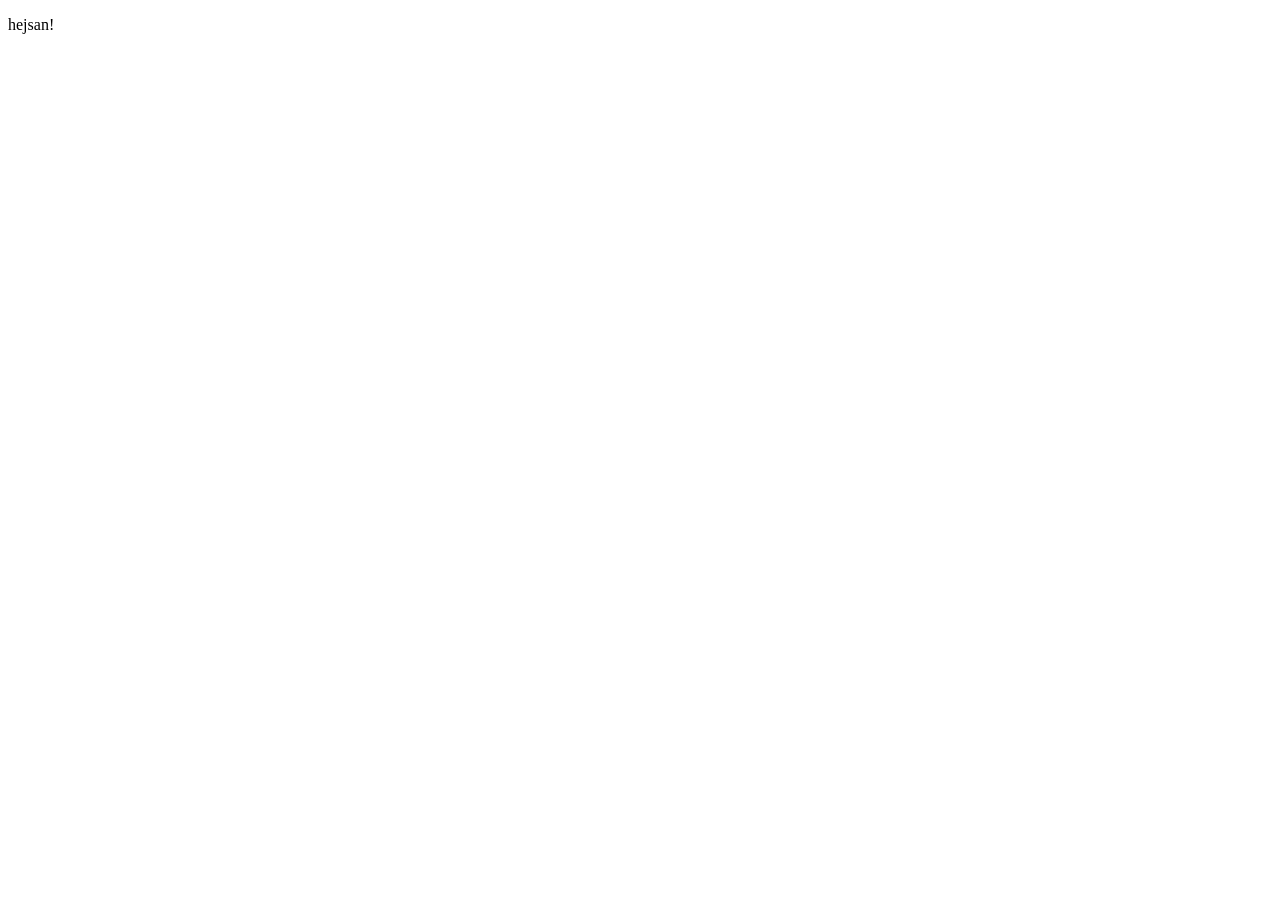
==== index.html @ da423951 "test test" ====
<!DOCTYPE html>
<html lang="en">
<head>
    <meta charset="UTF-8">
    <meta name="viewport" content="width=device-width, initial-scale=1.0">
    <title>Document</title>
</head>
<body>
    <p>hejsan!</p>
</body>
</html>
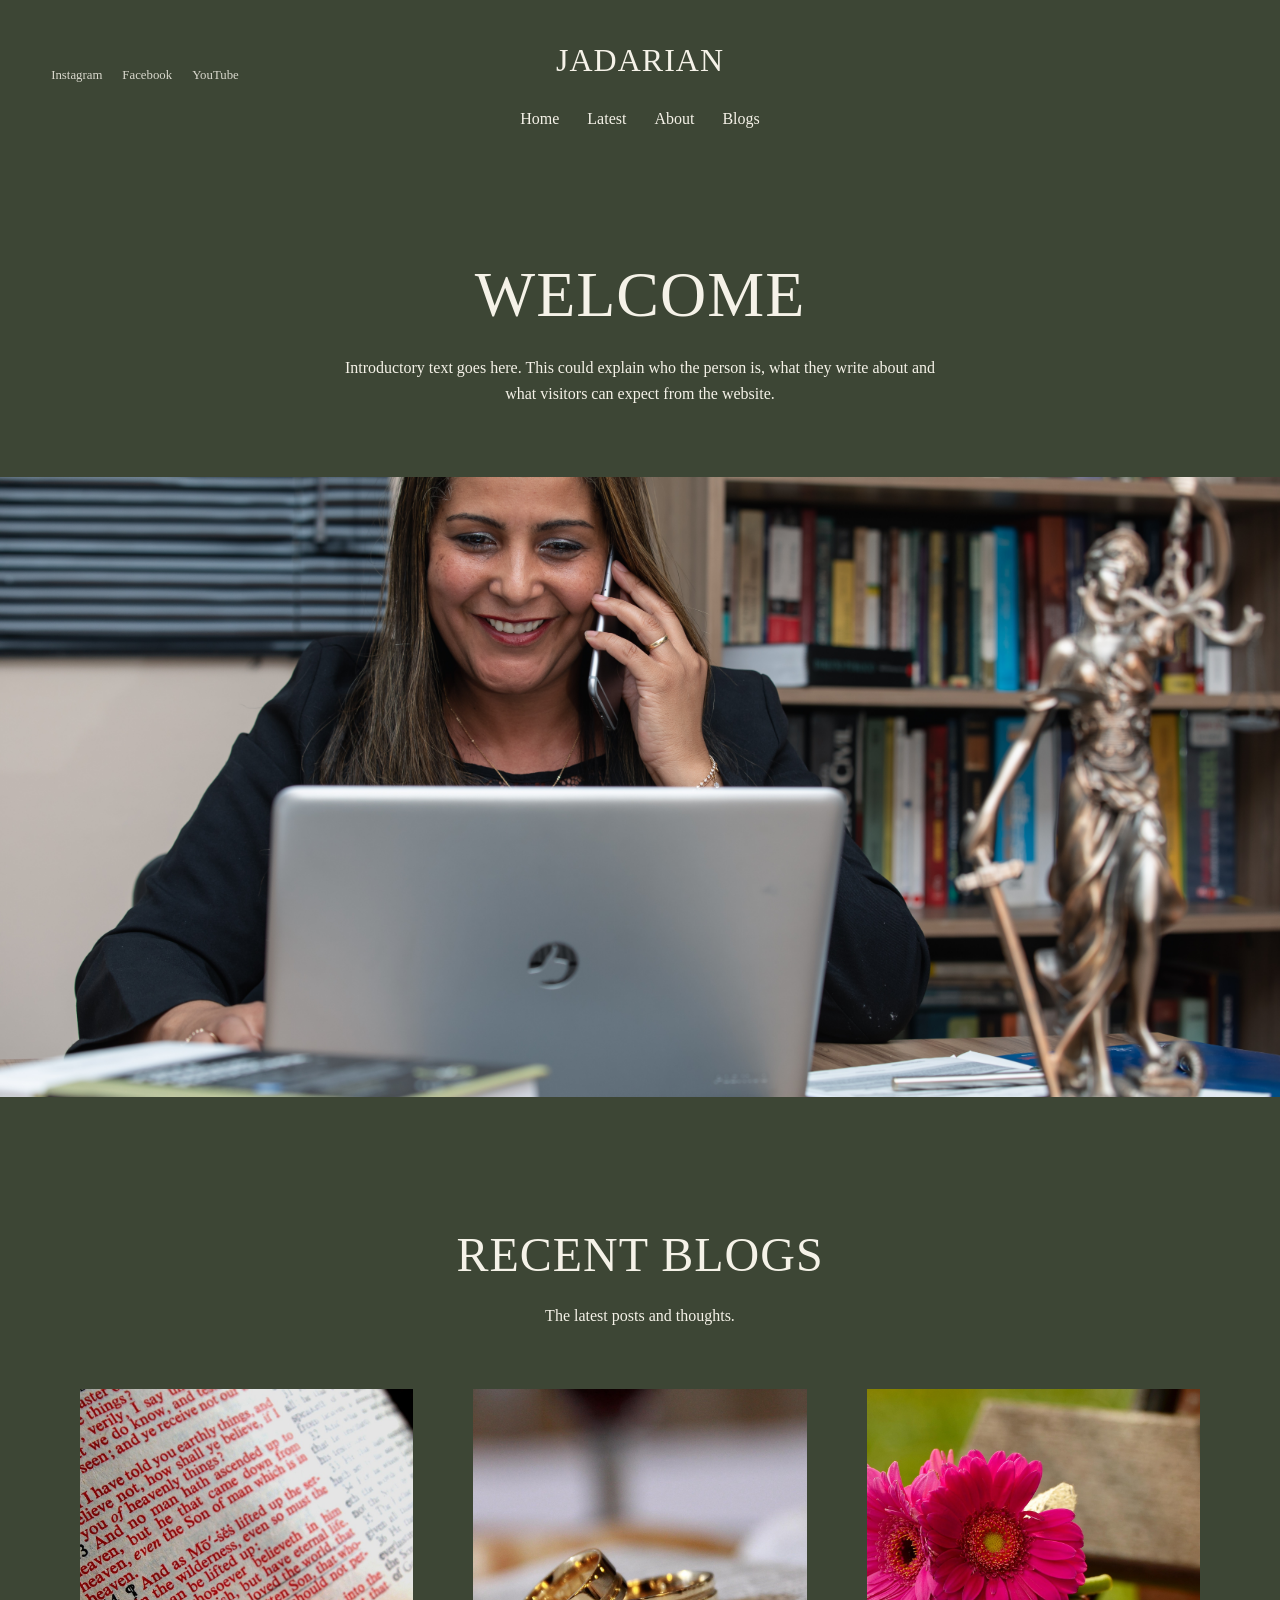
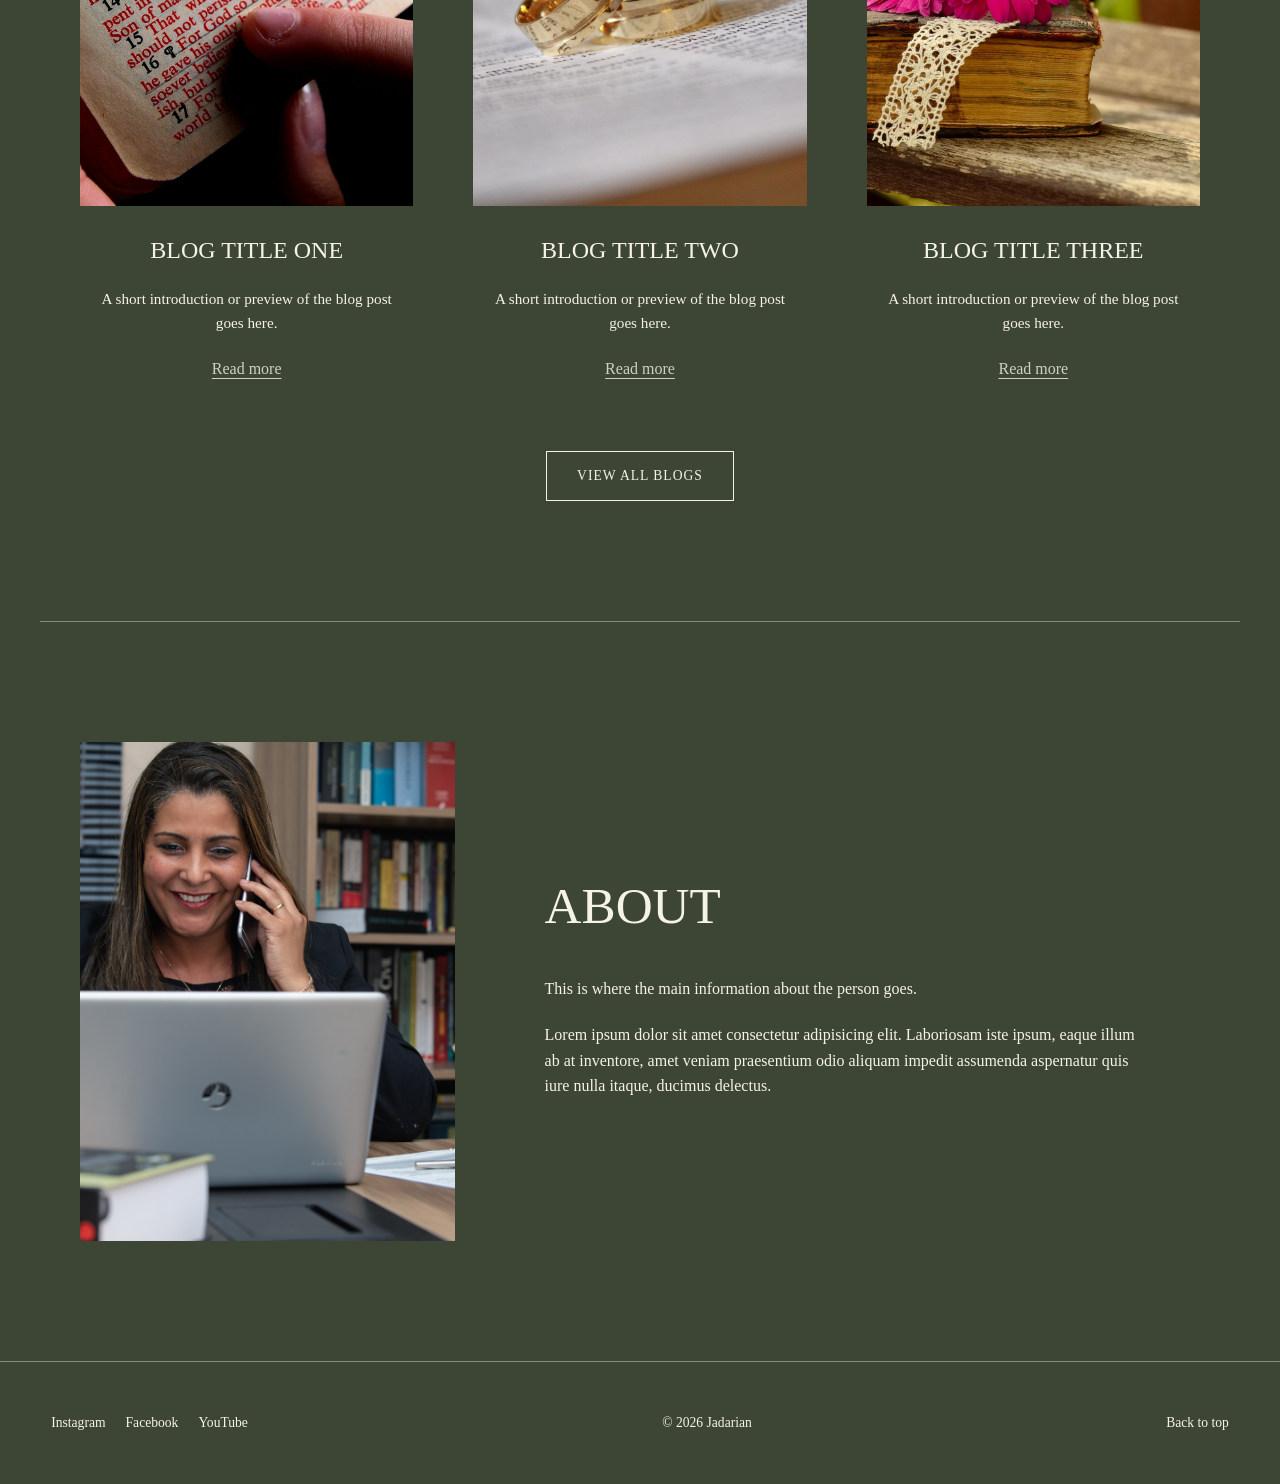
==== commit ca693723: "layout-test-1 this layout introduces the first idea of how the website can look like. The strucutre " ====
--- a/index.html
+++ b/index.html
@@ -1,11 +1,296 @@
 <!DOCTYPE html>
 <html lang="en">
+
 <head>
     <meta charset="UTF-8">
+
     <meta name="viewport" content="width=device-width, initial-scale=1.0">
-    <title>Document</title>
+
+    <meta
+        name="description"
+        content="Personal website and blog."
+    >
+
+    <title>Jadarian</title>
+    <link rel="preconnect" href="https://fonts.googleapis.com">
+<link rel="preconnect" href="https://fonts.gstatic.com" crossorigin>
+<link href="https://fonts.googleapis.com/css2?family=Bebas+Neue&family=Cormorant+Garamond:ital,wght@0,300..700;1,300..700&display=swap" rel="stylesheet">
+
+    <!-- CSS -->
+    <link rel="stylesheet" href="style.css">
 </head>
+
+
 <body>
-    <p>hejsan!</p>
+
+    <!-- ==================================================
+                         HEADER
+    =================================================== -->
+
+    <header class="site-header" id="home">
+
+        <!-- Social media links -->
+        <div class="social-links">
+            <a href="https://www.instagram.com/dayanajadarian/" target="_blank">Instagram</a>
+            <a href="https://www.facebook.com/dayanajadarian" target="_blank">Facebook</a>
+            <a href="https://www.youtube.com/" target="_blank">YouTube</a>
+        </div>
+
+
+        <!-- Website title -->
+        <div class="site-title">
+            <h1>Jadarian</h1>
+        </div>
+
+
+        <!-- Main navigation -->
+        <nav class="main-navigation" aria-label="Main navigation">
+
+            <a href="#home">Home</a>
+
+            <a href="#latest">Latest</a>
+
+            <a href="#about">About</a>
+
+            <!-- This link opens the second page -->
+            <a href="blogs.html">Blogs</a>
+
+        </nav>
+
+    </header>
+
+
+
+    <!-- ==================================================
+                          MAIN
+    =================================================== -->
+
+    <main>
+
+
+        <!-- ==================================================
+                          HERO / INTRO
+        =================================================== -->
+
+        <section class="hero">
+
+            <div class="hero-text">
+
+                <h2>Welcome</h2>
+
+                <p>
+                    Introductory text goes here.
+                    This could explain who the person is,
+                    what they write about and what visitors
+                    can expect from the website.
+                </p>
+
+            </div>
+
+
+            <div class="hero-image">
+
+                <img
+                    src="img/lawyerwoman.jpg"
+                    alt="Main introduction image"
+                >
+
+            </div>
+
+        </section>
+
+
+
+        <!-- ==================================================
+                         LATEST BLOGS
+        =================================================== -->
+
+        <section class="latest-blogs" id="latest">
+
+            <header class="section-header">
+
+                <h2>Recent Blogs</h2>
+
+                <p>
+                    The latest posts and thoughts.
+                </p>
+
+            </header>
+
+
+            <div class="blog-preview-container">
+
+
+                <!-- Blog preview 1 -->
+
+                <article class="blog-preview">
+
+                    <img
+                        src="img/redtext_bible.jpg"
+                        alt="Image for blog post one"
+                    >
+
+                    <h3>Blog Title One</h3>
+
+                    <p>
+                        A short introduction or preview
+                        of the blog post goes here.
+                    </p>
+
+                    <a href="blogs.html#blog-1">
+                        Read more
+                    </a>
+
+                </article>
+
+
+
+                <!-- Blog preview 2 -->
+
+                <article class="blog-preview">
+
+                    <img
+                        src="img/ring_bible.jpg"
+                        alt="Image for blog post two"
+                    >
+
+                    <h3>Blog Title Two</h3>
+
+                    <p>
+                        A short introduction or preview
+                        of the blog post goes here.
+                    </p>
+
+                    <a href="blogs.html#blog-2">
+                        Read more
+                    </a>
+
+                </article>
+
+
+
+                <!-- Blog preview 3 -->
+
+                <article class="blog-preview">
+
+                    <img
+                        src="img/flower_bible.jpg"
+                        alt="Image for blog post three"
+                    >
+
+                    <h3>Blog Title Three</h3>
+
+                    <p>
+                        A short introduction or preview
+                        of the blog post goes here.
+                    </p>
+
+                    <a href="blogs.html#blog-3">
+                        Read more
+                    </a>
+
+                </article>
+
+            </div>
+
+
+            <!-- Link to all blogs -->
+
+            <div class="all-blogs-link">
+
+                <a href="blogs.html">
+                    View all blogs
+                </a>
+
+            </div>
+
+        </section>
+
+
+
+        <!-- ==================================================
+                            ABOUT
+        =================================================== -->
+
+        <section class="about" id="about">
+
+
+            <!-- Person image -->
+
+            <div class="about-image">
+
+                <img
+                    src="img/lawyerwoman.jpg"
+                    alt="Portrait of the author"
+                >
+
+            </div>
+
+
+            <!-- About text -->
+
+            <div class="about-text">
+
+                <h2>About</h2>
+
+                <p>
+                    This is where the main information
+                    about the person goes.
+                </p>
+
+                <p>
+               Lorem ipsum dolor sit amet consectetur adipisicing elit. Laboriosam iste ipsum, eaque illum ab at inventore, amet veniam praesentium odio aliquam impedit assumenda aspernatur quis iure nulla itaque, ducimus delectus.
+                </p>
+
+            </div>
+
+        </section>
+
+
+    </main>
+
+
+
+    <!-- ==================================================
+                         FOOTER
+    =================================================== -->
+
+    <footer class="site-footer">
+
+
+        <div class="footer-socials">
+
+            <a href="#" target="_blank">Instagram</a>
+
+            <a href="#" target="_blank">Facebook</a>
+
+            <a href="#" target="_blank">YouTube</a>
+
+        </div>
+
+
+        <p>
+            &copy; 2026 Jadarian
+        </p>
+
+
+        <!-- Back to top -->
+
+        <a href="#home">
+            Back to top
+        </a>
+
+
+    </footer>
+
+
+
+    <!-- ==================================================
+                         JAVASCRIPT
+    =================================================== -->
+
+    <script src="script.js"></script>
+
 </body>
+
 </html>
--- a/style.css
+++ b/style.css
@@ -0,0 +1,548 @@
+/* =========================================================
+   GLOBAL / RESET
+========================================================= */
+
+* {
+    margin: 0;
+    padding: 0;
+    box-sizing: border-box;
+}
+
+html {
+    scroll-behavior: smooth;
+}
+
+body {
+    background-color: #3d4635;
+    color: #f5f2e8;
+
+    line-height: 1.6;
+}
+
+.bebas-neue-regular {
+  font-family: "Bebas Neue", sans-serif;
+  font-weight: 400;
+  font-style: normal;
+}
+
+
+/* Makes images behave nicely */
+img {
+    display: block;
+    width: 100%;
+}
+
+
+/* Default links */
+a {
+    color: inherit;
+    text-decoration: none;
+}
+
+
+/* =========================================================
+   HEADER
+========================================================= */
+
+.site-header {
+    position: relative;
+
+    min-height: 170px;
+
+    padding: 35px 4%;
+
+    display: flex;
+    flex-direction: column;
+    align-items: center;
+
+    background-color: #3d4635;
+}
+
+
+/* =========================================================
+   WEBSITE TITLE
+========================================================= */
+
+.site-title h1 {
+
+
+    font-size: 2rem;
+    font-weight: 300;
+
+    letter-spacing: 1px;
+
+    text-transform: uppercase;
+}
+
+
+/* =========================================================
+   NAVIGATION
+========================================================= */
+
+.main-navigation {
+    display: flex;
+    gap: 28px;
+
+    margin-top: 20px;
+}
+
+.main-navigation a {
+    font-size: 1rem;
+
+    transition:
+        opacity 0.2s ease,
+        transform 0.2s ease;
+}
+
+.main-navigation a:hover {
+    opacity: 0.65;
+    transform: translateY(-2px);
+}
+
+
+/* =========================================================
+   SOCIAL LINKS
+========================================================= */
+
+.social-links {
+    position: absolute;
+
+    left: 4%;
+    top: 65px;
+
+    display: flex;
+    gap: 20px;
+
+
+    font-size: 0.8rem;
+}
+
+.social-links a {
+    opacity: 0.85;
+}
+
+.social-links a:hover {
+    opacity: 0.5;
+}
+
+
+/* =========================================================
+   MAIN
+========================================================= */
+
+main {
+    width: 100%;
+}
+
+
+/* =========================================================
+   HERO SECTION
+========================================================= */
+
+.hero {
+    text-align: center;
+
+    padding-top: 70px;
+}
+
+
+/* Text above image */
+.hero-text {
+    max-width: 800px;
+
+    margin: 0 auto;
+
+    padding: 20px 30px 70px;
+}
+
+.hero-text h2 {
+
+
+    font-size: clamp(2.2rem, 5vw, 4rem);
+
+    font-weight: 300;
+
+    line-height: 1.1;
+
+    letter-spacing: 1px;
+
+    text-transform: uppercase;
+
+    margin-bottom: 25px;
+}
+
+.hero-text p {
+    max-width: 600px;
+
+    margin: 0 auto;
+
+    font-size: 1rem;
+}
+
+
+/* =========================================================
+   HERO IMAGE
+========================================================= */
+
+.hero-image {
+    width: 100%;
+    height: 620px;
+
+    overflow: hidden;
+}
+
+.hero-image img {
+    width: 100%;
+    height: 100%;
+
+    object-fit: cover;
+
+    object-position: center;
+}
+
+
+/* =========================================================
+   SECTION HEADINGS
+========================================================= */
+
+.section-header {
+    text-align: center;
+
+    margin-bottom: 60px;
+}
+
+.section-header h2 {
+
+
+    font-size: clamp(2rem, 4vw, 3rem);
+
+    font-weight: 300;
+
+    text-transform: uppercase;
+
+    letter-spacing: 1px;
+
+    margin-bottom: 10px;
+}
+
+.section-header p {
+    font-size: 1rem;
+}
+
+
+/* =========================================================
+   LATEST BLOGS
+========================================================= */
+
+.latest-blogs {
+    max-width: 1200px;
+
+    margin: 0 auto;
+
+    padding: 120px 40px;
+}
+
+
+/* Three columns */
+.blog-preview-container {
+    display: grid;
+
+    grid-template-columns: repeat(3, 1fr);
+
+    gap: 60px;
+}
+
+
+/* Individual blog */
+.blog-preview {
+    text-align: center;
+}
+
+
+/* Blog image */
+.blog-preview img {
+    width: 100%;
+
+    aspect-ratio: 4 / 5;
+
+    object-fit: cover;
+
+    margin-bottom: 25px;
+}
+
+
+/* Blog title */
+.blog-preview h3 {
+
+
+    font-size: 1.5rem;
+    font-weight: 300;
+
+    text-transform: uppercase;
+
+    margin-bottom: 18px;
+}
+
+
+/* Blog description */
+.blog-preview p {
+    max-width: 320px;
+
+    margin: 0 auto 20px;
+
+    font-size: 0.95rem;
+}
+
+
+/* Read more */
+.blog-preview > a {
+    text-decoration: underline;
+
+    text-underline-offset: 4px;
+
+    opacity: 0.8;
+}
+
+.blog-preview > a:hover {
+    opacity: 1;
+}
+
+
+/* =========================================================
+   VIEW ALL BLOGS
+========================================================= */
+
+.all-blogs-link {
+    text-align: center;
+
+    margin-top: 70px;
+}
+
+.all-blogs-link a {
+    display: inline-block;
+
+    border: 1px solid #f5f2e8;
+
+    padding: 13px 30px;
+
+
+    font-size: 0.85rem;
+
+    text-transform: uppercase;
+
+    letter-spacing: 1px;
+
+    transition:
+        background-color 0.2s ease,
+        color 0.2s ease;
+}
+
+.all-blogs-link a:hover {
+    background-color: #f5f2e8;
+    color: #3d4635;
+}
+
+
+/* =========================================================
+   ABOUT
+========================================================= */
+
+.about {
+    max-width: 1200px;
+
+    margin: 0 auto;
+
+    padding: 120px 40px;
+
+    border-top: 1px solid rgba(245, 242, 232, 0.4);
+
+    display: grid;
+
+    grid-template-columns: 0.8fr 1.4fr;
+
+    gap: 90px;
+
+    align-items: center;
+}
+
+
+/* =========================================================
+   ABOUT IMAGE
+========================================================= */
+
+.about-image img {
+    width: 100%;
+
+    aspect-ratio: 3 / 4;
+
+    object-fit: cover;
+}
+
+
+/* =========================================================
+   ABOUT TEXT
+========================================================= */
+
+.about-text h2 {
+
+    font-size: clamp(2rem, 4vw, 3.5rem);
+
+    font-weight: 300;
+
+    text-transform: uppercase;
+
+    margin-bottom: 30px;
+}
+
+.about-text p {
+    max-width: 600px;
+
+    margin-bottom: 20px;
+
+    font-size: 1rem;
+}
+
+
+/* =========================================================
+   FOOTER
+========================================================= */
+
+.site-footer {
+    border-top: 1px solid rgba(245, 242, 232, 0.4);
+
+    padding: 50px 4%;
+
+    display: flex;
+    justify-content: space-between;
+    align-items: center;
+
+    font-size: 0.85rem;
+}
+
+
+/* Footer socials should NOT use the absolute positioning
+   from our header social links.
+*/
+
+.footer-socials {
+    display: flex;
+
+    gap: 20px;
+}
+
+.footer-socials a:hover {
+    opacity: 0.6;
+}
+
+
+/* =========================================================
+   RESPONSIVE DESIGN
+========================================================= */
+
+@media (max-width: 900px) {
+
+    /* Header */
+    .site-header {
+        padding-top: 30px;
+    }
+
+    .social-links {
+        position: static;
+
+        margin-top: 25px;
+
+        order: 3;
+    }
+
+
+    /* Blogs go from 3 → 1 columns */
+    .blog-preview-container {
+        grid-template-columns: 1fr;
+
+        gap: 70px;
+    }
+
+    .blog-preview {
+        max-width: 500px;
+
+        margin: 0 auto;
+    }
+
+
+    /* About goes vertical */
+    .about {
+        grid-template-columns: 1fr;
+
+        gap: 50px;
+    }
+
+    .about-image {
+        max-width: 500px;
+
+        margin: 0 auto;
+    }
+
+}
+
+
+/* =========================================================
+   PHONE
+========================================================= */
+
+@media (max-width: 600px) {
+
+    .site-header {
+        min-height: auto;
+
+        padding: 30px 20px;
+    }
+
+
+    .site-title h1 {
+        font-size: 1.5rem;
+    }
+
+
+    .main-navigation {
+        flex-wrap: wrap;
+
+        justify-content: center;
+
+        gap: 15px 22px;
+    }
+
+
+    .hero {
+        padding-top: 40px;
+    }
+
+
+    .hero-text {
+        padding-bottom: 50px;
+    }
+
+
+    .hero-image {
+        height: 450px;
+    }
+
+
+    .latest-blogs {
+        padding: 80px 20px;
+    }
+
+
+    .about {
+        padding: 80px 20px;
+    }
+
+
+    .site-footer {
+        flex-direction: column;
+
+        gap: 20px;
+
+        text-align: center;
+    }
+
+}
